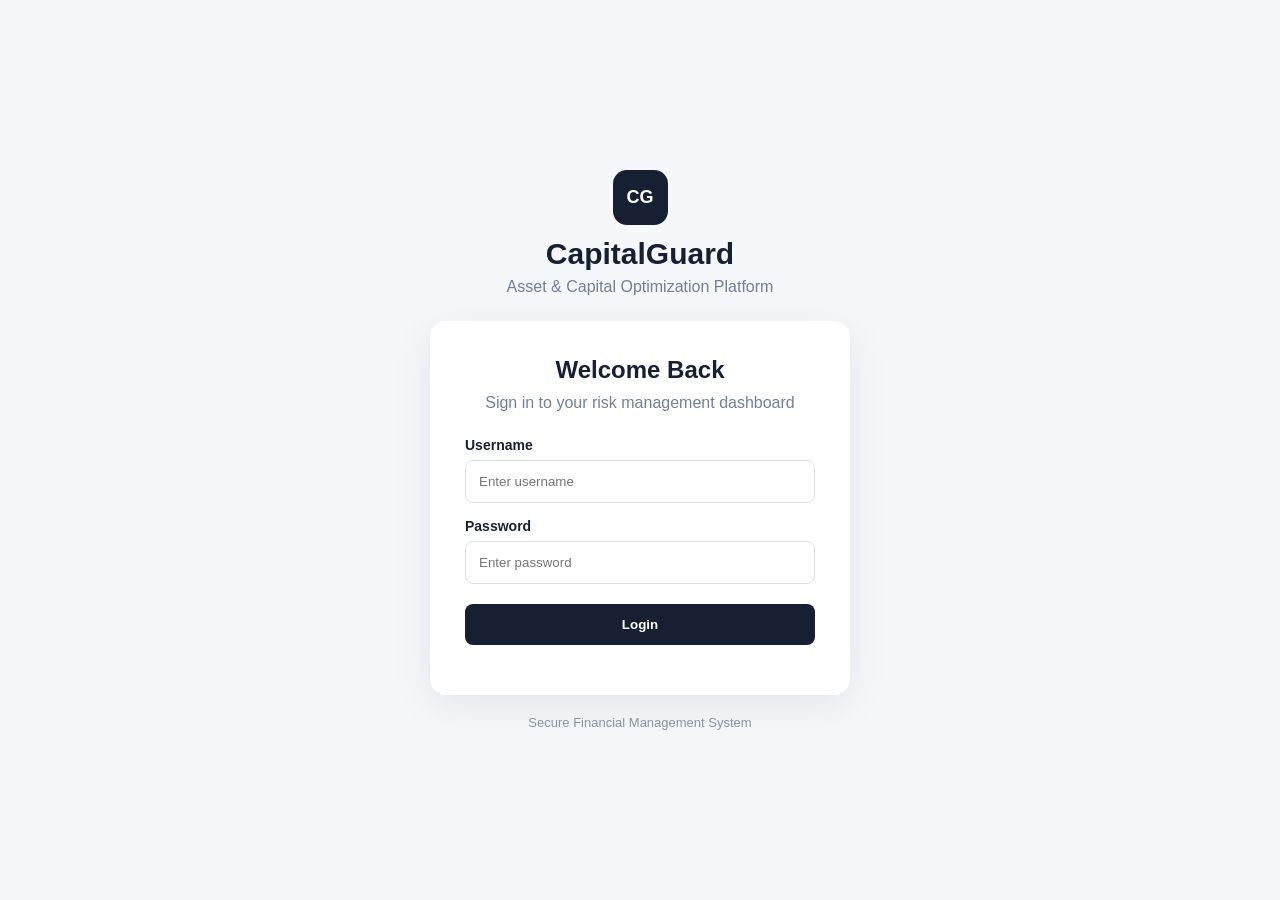
==== frontend/index.html @ fe23c717 "Added frontend dashboard" ====
<!DOCTYPE html>
<html lang="en">
<head>
    <meta charset="UTF-8">
    <meta name="viewport" content="width=device-width, initial-scale=1.0">
    <title>CapitalGuard - Login</title>
    <link rel="stylesheet" href="../css/style.css">
</head>

<body class="login-body">

    <div class="login-container">

        <div class="login-logo">
            <div class="logo-icon">CG</div>
            <h1>CapitalGuard</h1>
            <p>Asset & Capital Optimization Platform</p>
        </div>

        <div class="login-card">

            <h2>Welcome Back</h2>
            <p class="login-subtitle">Sign in to your risk management dashboard</p>

            <label>Username</label>
            <input type="text" id="username" placeholder="Enter username">

            <label>Password</label>
            <input type="password" id="password" placeholder="Enter password">

            <button class="primary-btn" onclick="login()">Login</button>

            <p id="loginMessage" class="login-message"></p>

        </div>

        <p class="login-footer">Secure Financial Management System</p>

    </div>

    <script src="../js/app.js"></script>

</body>
</html>
---- css/style.css ----
* {
    margin: 0;
    padding: 0;
    box-sizing: border-box;
}

body {
    font-family: Arial, Helvetica, sans-serif;
    background: #f5f7fb;
    color: #172033;
}

a {
    text-decoration: none;
    color: inherit;
}

button,
input,
select {
    font-family: inherit;
}


/* =========================
   LOGIN
========================= */

.login-body {
    min-height: 100vh;
    display: flex;
    justify-content: center;
    align-items: center;
    background: #f5f7fb;
}

.login-container {
    width: 420px;
    text-align: center;
}

.login-logo {
    margin-bottom: 25px;
}

.login-logo h1 {
    margin-top: 12px;
    font-size: 30px;
}

.login-logo p {
    color: #718096;
    margin-top: 7px;
}

.logo-icon {
    width: 55px;
    height: 55px;
    background: #172033;
    color: white;
    border-radius: 14px;
    display: inline-flex;
    justify-content: center;
    align-items: center;
    font-weight: bold;
    font-size: 18px;
}

.logo-icon.small {
    width: 38px;
    height: 38px;
    border-radius: 10px;
    font-size: 13px;
}

.login-card {
    background: white;
    padding: 35px;
    border-radius: 16px;
    box-shadow: 0 10px 40px rgba(0, 0, 0, 0.08);
    text-align: left;
}

.login-card h2 {
    text-align: center;
}

.login-subtitle {
    text-align: center;
    color: #718096;
    margin: 10px 0 25px;
}

.login-card label {
    display: block;
    margin: 15px 0 7px;
    font-size: 14px;
    font-weight: 600;
}

.login-card input {
    width: 100%;
    padding: 13px;
    border: 1px solid #dce1e8;
    border-radius: 8px;
    outline: none;
}

.login-card input:focus {
    border-color: #4f6df5;
}

.login-footer {
    margin-top: 20px;
    color: #8993a4;
    font-size: 13px;
}

.login-message {
    text-align: center;
    margin-top: 15px;
}


/* =========================
   APP LAYOUT
========================= */

.app {
    display: flex;
    min-height: 100vh;
}

.sidebar {
    width: 245px;
    background: #111827;
    color: white;
    padding: 25px 15px;
    display: flex;
    flex-direction: column;
    position: fixed;
    top: 0;
    bottom: 0;
}

.brand {
    display: flex;
    align-items: center;
    gap: 10px;
    font-weight: bold;
    font-size: 17px;
    padding: 0 10px 30px;
}

.sidebar nav {
    display: flex;
    flex-direction: column;
    gap: 6px;
}

.sidebar nav a {
    padding: 13px;
    border-radius: 8px;
    color: #aeb7c7;
    transition: 0.2s;
}

.sidebar nav a:hover,
.sidebar nav a.active {
    background: #263248;
    color: white;
}

.sidebar-bottom {
    margin-top: auto;
}

.user-box {
    display: flex;
    gap: 10px;
    align-items: center;
    padding: 15px 8px;
    border-top: 1px solid #2c3546;
}

.avatar {
    width: 35px;
    height: 35px;
    background: #4f6df5;
    border-radius: 50%;
    display: flex;
    justify-content: center;
    align-items: center;
    font-size: 12px;
    font-weight: bold;
}

.user-box small {
    display: block;
    color: #8993a4;
    margin-top: 3px;
}

.logout-btn {
    width: 100%;
    padding: 10px;
    background: transparent;
    color: #aeb7c7;
    border: 1px solid #384255;
    border-radius: 7px;
    cursor: pointer;
}

.main {
    margin-left: 245px;
    width: calc(100% - 245px);
    padding: 30px;
}

.topbar {
    display: flex;
    justify-content: space-between;
    align-items: center;
    margin-bottom: 30px;
}

.topbar h1 {
    font-size: 28px;
}

.topbar p {
    color: #7a8495;
    margin-top: 5px;
}

.status {
    padding: 9px 14px;
    background: white;
    border-radius: 20px;
    font-size: 13px;
    border: 1px solid #e5e8ee;
}

.status-dot {
    display: inline-block;
    width: 8px;
    height: 8px;
    background: #20a464;
    border-radius: 50%;
    margin-right: 6px;
}


/* =========================
   CARDS
========================= */

.cards {
    display: grid;
    grid-template-columns: repeat(4, 1fr);
    gap: 18px;
    margin-bottom: 20px;
}

.card {
    background: white;
    padding: 22px;
    border-radius: 12px;
    border: 1px solid #e7eaf0;
}

.card-title {
    color: #778195;
    font-size: 14px;
}

.card-value {
    font-size: 27px;
    font-weight: bold;
    margin: 12px 0;
}

.small-text {
    font-size: 14px;
    color: #7a8495;
}

.positive {
    color: #178a54;
    font-size: 13px;
}

.safe {
    color: #178a54;
    font-size: 13px;
}

.negative {
    color: #d64545;
}


/* =========================
   PANELS
========================= */

.dashboard-grid {
    display: grid;
    grid-template-columns: 1fr 1fr;
    gap: 20px;
    margin-bottom: 20px;
}

.panel {
    background: white;
    border: 1px solid #e7eaf0;
    border-radius: 12px;
    padding: 25px;
}

.panel h2 {
    font-size: 18px;
}

.panel-description,
.panel-header p {
    color: #7a8495;
    font-size: 13px;
    margin-top: 5px;
}

.panel-header {
    display: flex;
    justify-content: space-between;
    align-items: center;
    margin-bottom: 20px;
}

.chart-container {
    height: 280px;
    display: flex;
    justify-content: center;
}


/* =========================
   RISK
========================= */

.risk-score {
    text-align: center;
    margin: 15px 0 25px;
}

.score-circle {
    width: 135px;
    height: 135px;
    border: 10px solid #dfeee7;
    border-radius: 50%;
    margin: auto;
    display: flex;
    flex-direction: column;
    justify-content: center;
    align-items: center;
}

.score-circle strong {
    font-size: 35px;
}

.score-circle span {
    color: #8993a4;
    font-size: 13px;
}

.metric {
    margin-top: 18px;
}

.metric > div:first-child,
.metric-heading {
    display: flex;
    justify-content: space-between;
    margin-bottom: 7px;
}

.progress {
    height: 7px;
    background: #edf0f4;
    border-radius: 10px;
    overflow: hidden;
}

.progress div {
    height: 100%;
    background: #4f6df5;
    border-radius: 10px;
}

.progress.large {
    height: 10px;
}


/* =========================
   BADGES
========================= */

.badge {
    padding: 6px 10px;
    border-radius: 20px;
    font-size: 11px;
    font-weight: bold;
}

.safe-badge {
    background: #e6f6ee;
    color: #178a54;
}

.warning-badge {
    background: #fff2d9;
    color: #b87500;
}


/* =========================
   ALERTS
========================= */

.alert {
    display: flex;
    gap: 12px;
    padding: 13px;
    border-radius: 8px;
    margin-bottom: 10px;
}

.alert strong {
    font-size: 13px;
}

.alert p {
    font-size: 12px;
    margin-top: 4px;
    color: #6e7787;
}

.alert.success {
    background: #effaf4;
}

.alert.warning {
    background: #fff8e8;
}

.alert-icon {
    font-weight: bold;
}


/* =========================
   TIMELINE
========================= */

.timeline-item {
    display: flex;
    gap: 12px;
    margin-bottom: 22px;
}

.timeline-dot {
    width: 10px;
    height: 10px;
    background: #4f6df5;
    border-radius: 50%;
    margin-top: 5px;
}

.timeline-item strong {
    font-size: 13px;
}

.timeline-item p {
    color: #718096;
    font-size: 12px;
    margin-top: 4px;
}

.timeline-item small {
    color: #9aa2b0;
}


/* =========================
   BUTTONS
========================= */

.primary-btn {
    width: 100%;
    border: none;
    padding: 13px;
    border-radius: 8px;
    background: #172033;
    color: white;
    font-weight: bold;
    cursor: pointer;
    margin-top: 20px;
}

.primary-btn:hover {
    background: #28344a;
}

.danger-btn {
    width: 100%;
    padding: 14px;
    border: none;
    border-radius: 8px;
    background: #b93838;
    color: white;
    font-weight: bold;
    cursor: pointer;
    margin-top: 20px;
}


/* =========================
   FORMS
========================= */

.form-input {
    width: 100%;
    padding: 13px;
    border: 1px solid #dce1e8;
    border-radius: 8px;
    margin: 8px 0 18px;
    outline: none;
    background: white;
}

.panel label {
    display: block;
    font-weight: 600;
    font-size: 13px;
}


/* =========================
   OPTIMIZATION
========================= */

.optimization-layout {
    display: grid;
    grid-template-columns: 0.8fr 1.2fr;
    gap: 20px;
}

.allocation-row {
    display: flex;
    justify-content: space-between;
    margin-top: 17px;
    font-size: 14px;
}

.allocation-bar {
    height: 9px;
    background: #edf0f4;
    border-radius: 10px;
    margin-top: 7px;
}

.allocation-bar div {
    height: 100%;
    background: #4f6df5;
    border-radius: 10px;
}

.result-cards {
    display: grid;
    grid-template-columns: 1fr 1fr;
    gap: 12px;
    margin-top: 25px;
}

.result-cards div {
    padding: 15px;
    background: #f5f7fb;
    border-radius: 8px;
}

.result-cards span {
    display: block;
    font-size: 12px;
    color: #7a8495;
}

.result-cards strong {
    display: block;
    font-size: 20px;
    margin-top: 6px;
}

.recommendation {
    margin-top: 20px;
}

.recommendation p {
    color: #697386;
    margin-top: 10px;
    line-height: 1.6;
}

.recommendation li {
    margin: 10px 0 0 20px;
    color: #536074;
}


/* =========================
   RISK PAGE
========================= */

.risk-main-card {
    background: white;
    border: 1px solid #e7eaf0;
    border-radius: 12px;
    padding: 30px;
    display: flex;
    justify-content: space-between;
    align-items: center;
    margin-bottom: 20px;
}

.big-risk {
    font-size: 45px;
    font-weight: bold;
    margin: 10px 0;
}

.big-risk span {
    font-size: 16px;
    color: #8993a4;
}

.risk-message {
    max-width: 450px;
}

.risk-message p {
    color: #718096;
    margin-top: 8px;
    line-height: 1.5;
}

.risk-grid {
    display: grid;
    grid-template-columns: 1fr 1.3fr;
    gap: 20px;
}

.metric-large {
    margin: 25px 0;
}


/* =========================
   TABLE
========================= */

table {
    width: 100%;
    border-collapse: collapse;
}

th,
td {
    text-align: left;
    padding: 14px 8px;
    border-bottom: 1px solid #edf0f4;
    font-size: 13px;
}

th {
    color: #718096;
    font-weight: 600;
}

.table-safe {
    color: #178a54;
    font-weight: bold;
    font-size: 11px;
}

.table-warning {
    color: #b87500;
    font-weight: bold;
    font-size: 11px;
}


/* =========================
   SIMULATION
========================= */

.simulation-layout {
    display: grid;
    grid-template-columns: 0.8fr 1.2fr;
    gap: 20px;
}

.simulation-stat {
    display: flex;
    justify-content: space-between;
    padding: 18px 0;
    border-bottom: 1px solid #edf0f4;
}

.simulation-stat span {
    color: #718096;
}

.simulation-stat strong {
    font-size: 18px;
}


/* =========================
   RESPONSIVE
========================= */

@media (max-width: 1000px) {

    .cards {
        grid-template-columns: repeat(2, 1fr);
    }

    .dashboard-grid,
    .optimization-layout,
    .risk-grid,
    .simulation-layout {
        grid-template-columns: 1fr;
    }

}

@media (max-width: 700px) {

    .sidebar {
        width: 70px;
    }

    .sidebar .brand span,
    .sidebar nav a {
        font-size: 0;
    }

    .sidebar nav a::first-letter {
        font-size: 18px;
    }

    .main {
        margin-left: 70px;
        width: calc(100% - 70px);
        padding: 15px;
    }

    .cards {
        grid-template-columns: 1fr;
    }

    .risk-main-card {
        flex-direction: column;
        align-items: flex-start;
        gap: 20px;
    }

}
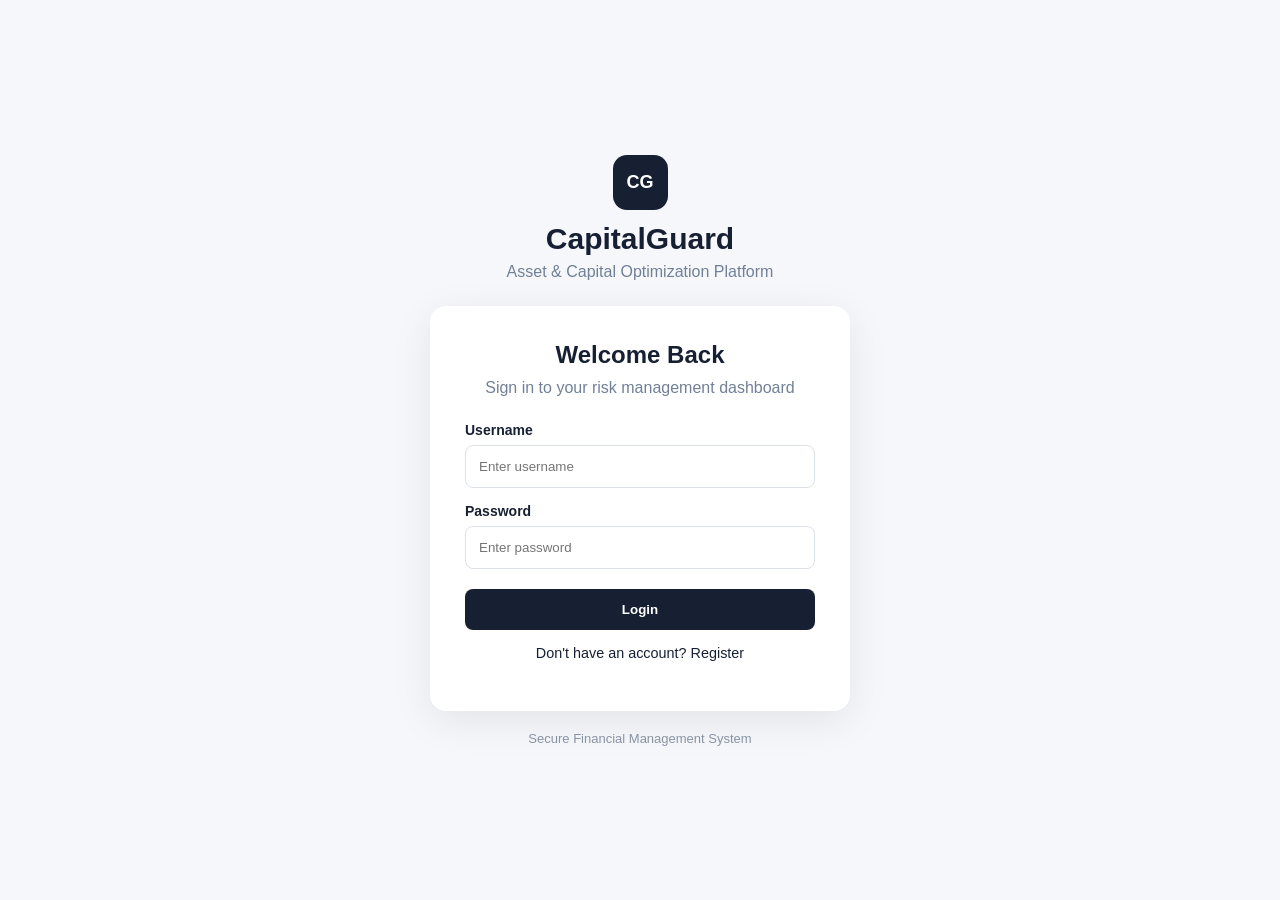
==== commit 0d1a58a7: "feat(ui): add user registration view to login page" ====
--- a/frontend/index.html
+++ b/frontend/index.html
@@ -17,7 +17,8 @@
             <p>Asset & Capital Optimization Platform</p>
         </div>
 
-        <div class="login-card">
+        <!-- LOGIN VIEW -->
+        <div class="login-card" id="loginView">
 
             <h2>Welcome Back</h2>
             <p class="login-subtitle">Sign in to your risk management dashboard</p>
@@ -29,8 +30,31 @@
             <input type="password" id="password" placeholder="Enter password">
 
             <button class="primary-btn" onclick="login()">Login</button>
+            <p style="text-align: center; margin-top: 15px; font-size: 0.9rem;">Don't have an account? <a href="#" onclick="toggleView('register')" style="color: var(--primary);">Register</a></p>
 
             <p id="loginMessage" class="login-message"></p>
+
+        </div>
+
+        <!-- REGISTER VIEW -->
+        <div class="login-card" id="registerView" style="display: none;">
+
+            <h2>Create Account</h2>
+            <p class="login-subtitle">Join the CapitalGuard platform</p>
+
+            <label>Username</label>
+            <input type="text" id="regUsername" placeholder="Choose a username">
+
+            <label>Password</label>
+            <input type="password" id="regPassword" placeholder="Create a password">
+
+            <label>Confirm Password</label>
+            <input type="password" id="regConfirmPassword" placeholder="Confirm your password">
+
+            <button class="primary-btn" onclick="register()">Register</button>
+            <p style="text-align: center; margin-top: 15px; font-size: 0.9rem;">Already have an account? <a href="#" onclick="toggleView('login')" style="color: var(--primary);">Login</a></p>
+
+            <p id="registerMessage" class="login-message"></p>
 
         </div>
 
